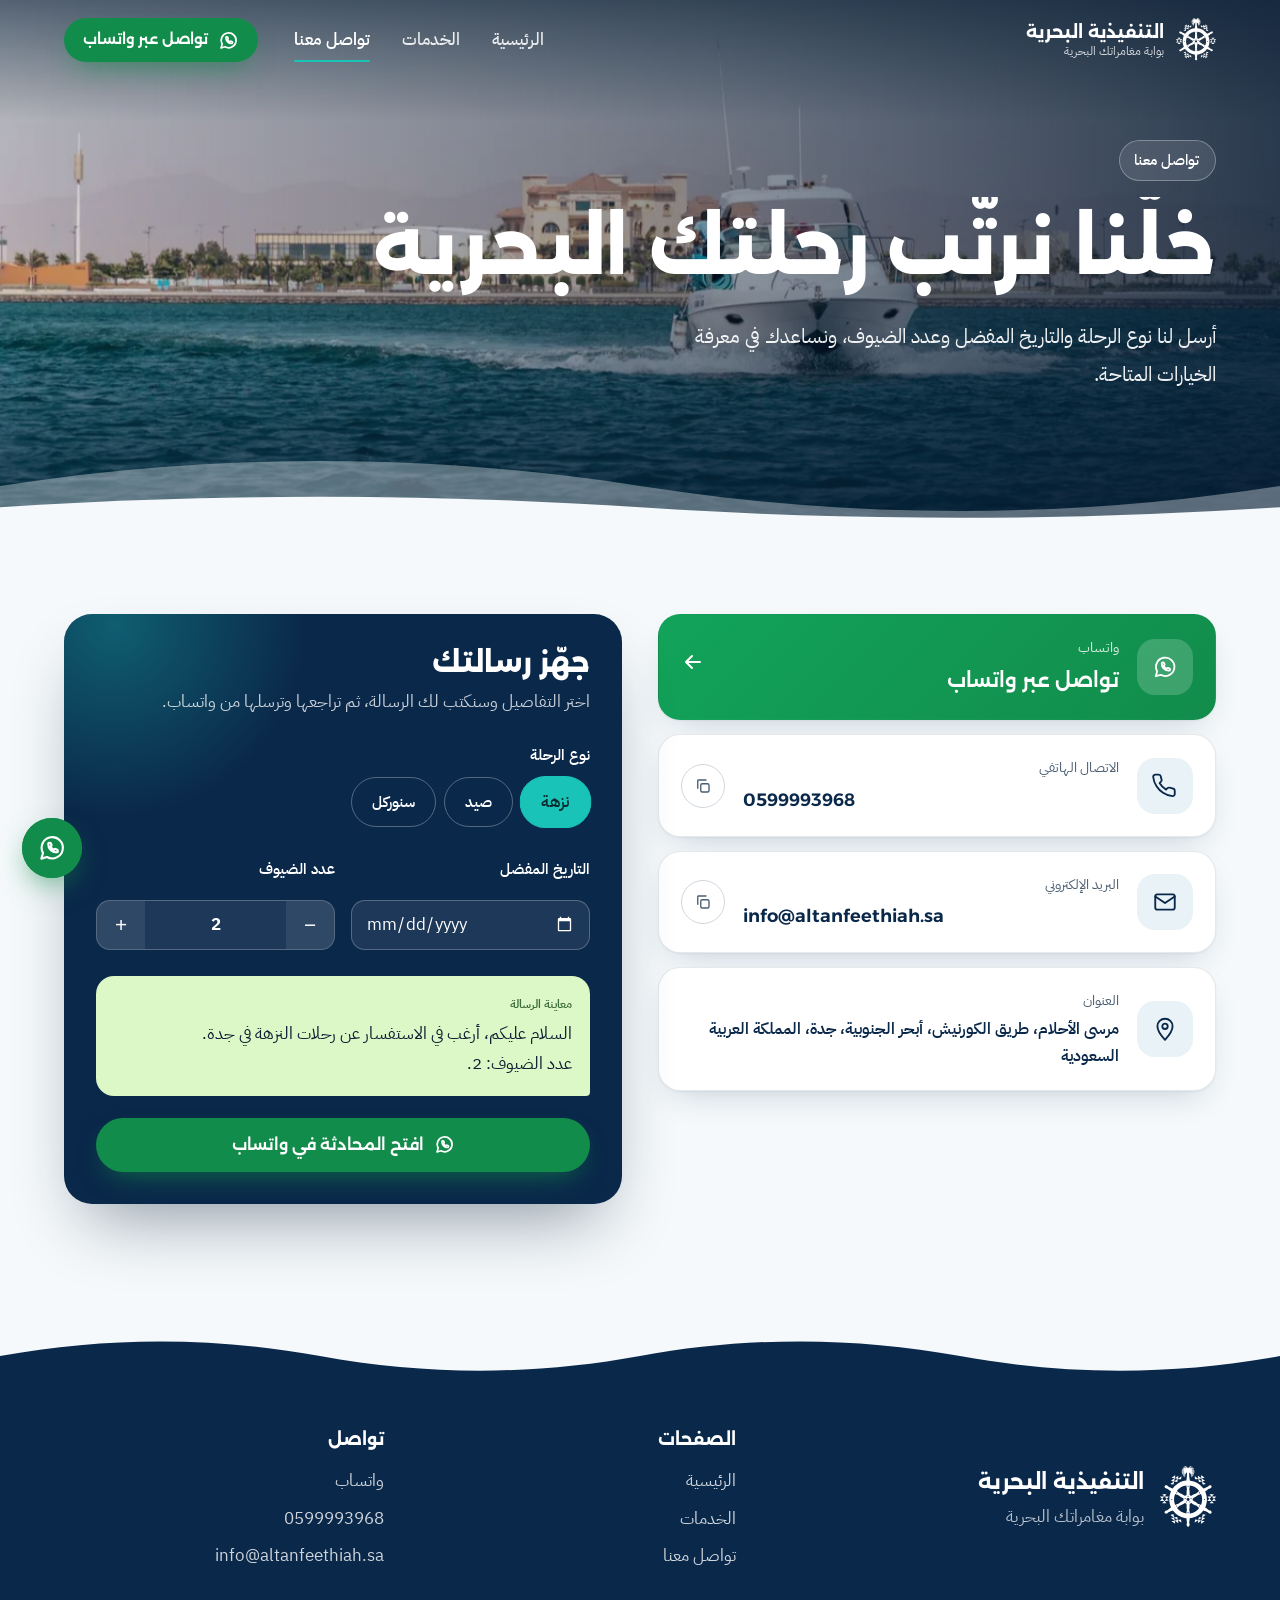
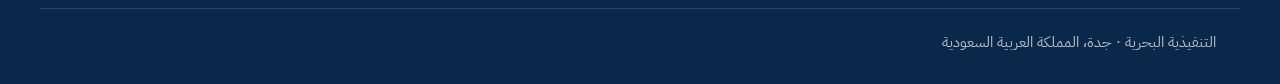
==== contact.html @ 45ab7c34 "Marine trips business site: home, services and contact pages" ====
<!doctype html>
<html lang="ar" dir="rtl" class="no-js">
<head>
  <meta charset="utf-8">
  <meta name="viewport" content="width=device-width, initial-scale=1">
  <title>تواصل معنا | التنفيذية البحرية</title>
  <meta name="description" content="تواصل مع التنفيذية البحرية في جدة عبر واتساب أو الهاتف أو البريد الإلكتروني للاستفسار عن الرحلات.">
  <meta name="theme-color" content="#0a284a">
  <meta property="og:type" content="website">
  <meta property="og:locale" content="ar_SA">
  <meta property="og:site_name" content="التنفيذية البحرية">
  <meta property="og:title" content="تواصل معنا | التنفيذية البحرية">
  <meta property="og:description" content="تواصل مع التنفيذية البحرية في جدة عبر واتساب أو الهاتف أو البريد الإلكتروني للاستفسار عن الرحلات.">
  <meta name="twitter:card" content="summary_large_image">
  <script>document.documentElement.classList.replace('no-js', 'js');</script>
  <link rel="icon" href="./assets/images/logo.svg" type="image/svg+xml">
  <link rel="preconnect" href="https://fonts.googleapis.com">
  <link rel="preconnect" href="https://fonts.gstatic.com" crossorigin>
  <link rel="stylesheet" href="https://fonts.googleapis.com/css2?family=Alexandria:wght@500;600;700;800&family=IBM+Plex+Sans+Arabic:wght@400;500;600&display=swap">
  <link rel="stylesheet" href="./style.css">
  <script type="application/ld+json">
  {
    "@context": "https://schema.org",
    "@type": "TravelAgency",
    "name": "التنفيذية البحرية",
    "slogan": "بوابة مغامراتك البحرية",
    "telephone": "+966599993968",
    "email": "info@altanfeethiah.sa",
    "address": {
      "@type": "PostalAddress",
      "streetAddress": "مرسى الأحلام، طريق الكورنيش، أبحر الجنوبية",
      "addressLocality": "جدة",
      "addressCountry": "SA"
    }
  }
  </script>
  <script src="./script.js" defer></script>
</head>
<body class="page-contact">
  <a class="skip-link" href="#main">تخطَّ إلى المحتوى</a>
  <header class="site-header">
    <div class="container header-inner">
      <a class="brand" href="./index.html" aria-label="التنفيذية البحرية، الصفحة الرئيسية">
        <img class="brand-logo" src="./assets/images/logo.svg" alt="" width="40" height="45">
        <span class="brand-text">
          <span class="brand-name">التنفيذية البحرية</span>
          <span class="brand-tag">بوابة مغامراتك البحرية</span>
        </span>
      </a>
      <nav class="nav" id="site-nav" aria-label="التنقل الرئيسي">
        <ul class="nav-list">
          <li><a href="./index.html">الرئيسية</a></li>
          <li><a href="./services.html">الخدمات</a></li>
          <li><a href="./contact.html" aria-current="page">تواصل معنا</a></li>
        </ul>
        <a class="btn btn-wa nav-wa" href="https://wa.me/966599993968" target="_blank" rel="noopener"><svg viewBox="0 0 24 24" aria-hidden="true"><path d="M3.5 20.5 4.8 16A8.5 8.5 0 1 1 8 19.2Z"/><path d="M9 8.6c0-.4.3-.8.7-.8h.7c.3 0 .5.2.6.4l.6 1.4c.1.3 0 .6-.2.8l-.5.5a5.6 5.6 0 0 0 2.6 2.6l.5-.5c.2-.2.5-.3.8-.2l1.4.6c.2.1.4.3.4.6v.7c0 .4-.4.7-.8.7A6.5 6.5 0 0 1 9 8.6Z"/></svg><span>تواصل عبر واتساب</span></a>
      </nav>
      <button class="menu-toggle" type="button" aria-expanded="false" aria-controls="site-nav" aria-label="فتح القائمة">
        <span class="burger" aria-hidden="true"><span></span><span></span><span></span></span>
      </button>
    </div>
  </header>

  <main id="main">
    <section class="page-hero compact" aria-labelledby="page-title">
      <div class="page-hero-media" aria-hidden="true">
        <img src="./assets/images/cruise.webp" width="1200" height="900" fetchpriority="high" alt="">
      </div>
      <div class="hero-shade" aria-hidden="true"></div>
      <div class="container page-hero-content">
        <p class="eyebrow intro" style="--i:0">تواصل معنا</p>
        <h1 id="page-title" class="page-title"><span class="line"><span class="intro-up" style="--i:1">خلّنا نرتّب رحلتك البحرية</span></span></h1>
        <p class="hero-lead intro" style="--i:2">أرسل لنا نوع الرحلة والتاريخ المفضل وعدد الضيوف، ونساعدك في معرفة الخيارات المتاحة.</p>
      </div>
      <div class="waves small" aria-hidden="true">
        <svg class="wave w1" viewBox="0 0 2880 120" preserveAspectRatio="none"><path d="M0 60c240-50 480-50 720 0s480 50 720 0 480-50 720 0 480 50 720 0v60H0Z"/></svg>
        <svg class="wave w3" viewBox="0 0 2880 120" preserveAspectRatio="none"><path d="M0 80c240-30 480-30 720 0s480 30 720 0 480-30 720 0 480 30 720 0v40H0Z"/></svg>
      </div>
    </section>

    <section class="section contact-section" aria-labelledby="channels-title">
      <div class="container contact-grid">
        <div class="channels">
          <h2 id="channels-title" class="sr-only">قنوات التواصل</h2>

          <a class="channel channel-wa" href="https://wa.me/966599993968" target="_blank" rel="noopener" data-reveal style="--d:0">
            <span class="ch-icon"><svg viewBox="0 0 24 24" aria-hidden="true"><path d="M3.5 20.5 4.8 16A8.5 8.5 0 1 1 8 19.2Z"/><path d="M9 8.6c0-.4.3-.8.7-.8h.7c.3 0 .5.2.6.4l.6 1.4c.1.3 0 .6-.2.8l-.5.5a5.6 5.6 0 0 0 2.6 2.6l.5-.5c.2-.2.5-.3.8-.2l1.4.6c.2.1.4.3.4.6v.7c0 .4-.4.7-.8.7A6.5 6.5 0 0 1 9 8.6Z"/></svg></span>
            <span class="ch-body">
              <span class="ch-label">واتساب</span>
              <span class="ch-value">تواصل عبر واتساب</span>
            </span>
            <span class="ch-go" aria-hidden="true"><svg viewBox="0 0 24 24" aria-hidden="true"><path d="M19 12H5M11 6l-6 6 6 6"/></svg></span>
          </a>

          <div class="channel" data-reveal style="--d:1">
            <span class="ch-icon"><svg viewBox="0 0 24 24" aria-hidden="true"><path d="M21 16.4v3a2 2 0 0 1-2.2 2 19.8 19.8 0 0 1-8.6-3.1 19.5 19.5 0 0 1-6-6A19.8 19.8 0 0 1 1.1 3.7 2 2 0 0 1 3.1 1.5h3a2 2 0 0 1 2 1.7c.1.9.4 1.8.7 2.7a2 2 0 0 1-.5 2.1L7 9.3a16 16 0 0 0 6 6l1.3-1.3a2 2 0 0 1 2.1-.4c.9.3 1.8.6 2.7.7a2 2 0 0 1 1.9 2.1Z"/></svg></span>
            <span class="ch-body">
              <span class="ch-label">الاتصال الهاتفي</span>
              <a class="ch-value" href="tel:+966599993968" dir="ltr">0599993968</a>
            </span>
            <button class="ch-copy" type="button" data-copy="0599993968" aria-label="نسخ رقم الهاتف"><svg viewBox="0 0 24 24" aria-hidden="true"><rect x="9" y="9" width="11" height="11" rx="2"/><path d="M5 15V5a1 1 0 0 1 1-1h10"/></svg></button>
          </div>

          <div class="channel" data-reveal style="--d:2">
            <span class="ch-icon"><svg viewBox="0 0 24 24" aria-hidden="true"><rect x="3" y="5" width="18" height="14" rx="2"/><path d="m3 7 9 6 9-6"/></svg></span>
            <span class="ch-body">
              <span class="ch-label">البريد الإلكتروني</span>
              <a class="ch-value" href="mailto:info@altanfeethiah.sa" dir="ltr">info@altanfeethiah.sa</a>
            </span>
            <button class="ch-copy" type="button" data-copy="info@altanfeethiah.sa" aria-label="نسخ البريد الإلكتروني"><svg viewBox="0 0 24 24" aria-hidden="true"><rect x="9" y="9" width="11" height="11" rx="2"/><path d="M5 15V5a1 1 0 0 1 1-1h10"/></svg></button>
          </div>

          <div class="channel" data-reveal style="--d:3">
            <span class="ch-icon"><svg viewBox="0 0 24 24" aria-hidden="true"><path d="M12 22s7-7.4 7-12.5A7 7 0 0 0 5 9.5C5 14.6 12 22 12 22Z"/><circle cx="12" cy="9.5" r="2.5"/></svg></span>
            <span class="ch-body">
              <span class="ch-label">العنوان</span>
              <span class="ch-value ch-address">مرسى الأحلام، طريق الكورنيش، أبحر الجنوبية، جدة، المملكة العربية السعودية</span>
            </span>
          </div>
          <p class="toast" role="status" aria-live="polite"></p>
        </div>

        <!-- Message builder: enhances the plain WhatsApp link when JS runs -->
        <form class="builder" data-builder hidden data-reveal style="--d:1" aria-labelledby="builder-title">
          <h2 id="builder-title">جهّز رسالتك</h2>
          <p class="builder-lead">اختر التفاصيل وسنكتب لك الرسالة، ثم تراجعها وترسلها من واتساب.</p>

          <fieldset class="field">
            <legend>نوع الرحلة</legend>
            <div class="choices">
              <label class="choice"><input type="radio" name="trip" value="النزهة" checked><span>نزهة</span></label>
              <label class="choice"><input type="radio" name="trip" value="الصيد"><span>صيد</span></label>
              <label class="choice"><input type="radio" name="trip" value="السنوركل"><span>سنوركل</span></label>
            </div>
          </fieldset>

          <div class="field-row">
            <div class="field">
              <label for="b-date">التاريخ المفضل</label>
              <input id="b-date" name="date" type="date">
            </div>
            <div class="field">
              <label for="b-guests">عدد الضيوف</label>
              <div class="stepper">
                <button type="button" data-step="-1" aria-label="إنقاص عدد الضيوف">−</button>
                <input id="b-guests" name="guests" type="number" min="1" max="99" value="2" inputmode="numeric">
                <button type="button" data-step="1" aria-label="زيادة عدد الضيوف">+</button>
              </div>
            </div>
          </div>

          <div class="preview">
            <span class="preview-label">معاينة الرسالة</span>
            <p class="preview-text" data-preview aria-live="polite"></p>
          </div>

          <a class="btn btn-wa btn-block" data-send href="https://wa.me/966599993968" target="_blank" rel="noopener"><svg viewBox="0 0 24 24" aria-hidden="true"><path d="M3.5 20.5 4.8 16A8.5 8.5 0 1 1 8 19.2Z"/><path d="M9 8.6c0-.4.3-.8.7-.8h.7c.3 0 .5.2.6.4l.6 1.4c.1.3 0 .6-.2.8l-.5.5a5.6 5.6 0 0 0 2.6 2.6l.5-.5c.2-.2.5-.3.8-.2l1.4.6c.2.1.4.3.4.6v.7c0 .4-.4.7-.8.7A6.5 6.5 0 0 1 9 8.6Z"/></svg><span>افتح المحادثة في واتساب</span></a>
        </form>
      </div>
    </section>
  </main>

  <footer class="site-footer">
    <div class="footer-waves" aria-hidden="true">
      <svg viewBox="0 0 1440 80" preserveAspectRatio="none"><path d="M0 40c120-26 240-26 360 0s240 26 360 0 240-26 360 0 240 26 360 0v40H0Z"/></svg>
    </div>
    <div class="container footer-grid">
      <div class="footer-brand">
        <img class="footer-logo" src="./assets/images/logo.svg" alt="" width="56" height="63" loading="lazy">
        <div>
          <p class="footer-name">التنفيذية البحرية</p>
          <p class="footer-tag">بوابة مغامراتك البحرية</p>
        </div>
      </div>
      <nav aria-label="روابط التذييل">
        <p class="footer-title">الصفحات</p>
        <ul class="footer-links">
            <li><a href="./index.html">الرئيسية</a></li>
            <li><a href="./services.html">الخدمات</a></li>
            <li><a href="./contact.html">تواصل معنا</a></li>
        </ul>
      </nav>
      <div>
        <p class="footer-title">تواصل</p>
        <ul class="footer-links">
          <li><a href="https://wa.me/966599993968" target="_blank" rel="noopener">واتساب</a></li>
          <li><a href="tel:+966599993968" dir="ltr">0599993968</a></li>
          <li><a href="mailto:info@altanfeethiah.sa" dir="ltr">info@altanfeethiah.sa</a></li>
        </ul>
      </div>
    </div>
    <div class="container footer-bottom">
      <p>التنفيذية البحرية · جدة، المملكة العربية السعودية</p>
    </div>
  </footer>

  <a class="wa-float" href="https://wa.me/966599993968" target="_blank" rel="noopener" aria-label="تواصل عبر واتساب"><svg viewBox="0 0 24 24" aria-hidden="true"><path d="M3.5 20.5 4.8 16A8.5 8.5 0 1 1 8 19.2Z"/><path d="M9 8.6c0-.4.3-.8.7-.8h.7c.3 0 .5.2.6.4l.6 1.4c.1.3 0 .6-.2.8l-.5.5a5.6 5.6 0 0 0 2.6 2.6l.5-.5c.2-.2.5-.3.8-.2l1.4.6c.2.1.4.3.4.6v.7c0 .4-.4.7-.8.7A6.5 6.5 0 0 1 9 8.6Z"/></svg></a>
</body>
</html>
---- style.css ----
/* =========================================================
   التنفيذية البحرية — shared styles for all pages
   ========================================================= */
:root {
  --navy: #0a284a;
  --navy-2: #0e3a66;
  --deep: #061a31;
  --teal: #19c3b8;
  --teal-2: #0fa39a;
  --teal-ink: #062a2a;
  --teal-text: #077c78;
  --wa: #128c4b;
  --wa-2: #0e7a40;
  --bg: #f5f9fb;
  --bg-2: #e9f2f6;
  --surface: #ffffff;
  --text: #0b1f33;
  --muted: #4b5f73;
  --border: rgba(10, 40, 74, .10);
  --border-strong: rgba(10, 40, 74, .18);
  --shadow: 0 1px 2px rgba(10, 40, 74, .05), 0 14px 34px -14px rgba(10, 40, 74, .22);
  --shadow-lg: 0 34px 70px -24px rgba(6, 26, 49, .45);
  --focus: #e08600;

  --radius: 24px;
  --max: 1200px;
  --header-h: 80px;
  --ease: cubic-bezier(.22, 1, .36, 1);
  --font: "IBM Plex Sans Arabic", "Segoe UI", Tahoma, "Geeza Pro", system-ui, sans-serif;
  --display: "Alexandria", "IBM Plex Sans Arabic", "Segoe UI", Tahoma, sans-serif;
  color-scheme: light;
}

@view-transition { navigation: auto; }

*, *::before, *::after { box-sizing: border-box; }

html {
  scroll-behavior: smooth;
  scroll-padding-top: calc(var(--header-h) + 72px);
  -webkit-text-size-adjust: 100%;
  overflow-x: clip;
}

body {
  margin: 0;
  background: var(--bg);
  color: var(--text);
  font-family: var(--font);
  font-size: 1.0625rem;
  line-height: 1.85;
  overflow-x: clip;
}

h1, h2, h3 { margin: 0; font-family: var(--display); line-height: 1.25; }
p { margin: 0; }
a { color: var(--teal-text); }
img { display: block; max-width: 100%; }
svg { flex-shrink: 0; }
::selection { background: var(--teal); color: var(--teal-ink); }

:focus-visible { outline: 3px solid var(--focus); outline-offset: 3px; border-radius: 8px; }

.container { width: 100%; max-width: var(--max); margin-inline: auto; padding-inline: 24px; }

.sr-only {
  position: absolute; width: 1px; height: 1px; padding: 0; margin: -1px;
  overflow: hidden; clip: rect(0 0 0 0); white-space: nowrap; border: 0;
}

.skip-link {
  position: fixed;
  top: -80px;
  inset-inline-start: 16px;
  z-index: 300;
  padding: 10px 18px;
  border-radius: 999px;
  background: var(--teal);
  color: var(--teal-ink);
  font-weight: 600;
  text-decoration: none;
  transition: top .3s var(--ease);
}
.skip-link:focus { top: 16px; }

/* =========================================================
   Buttons
   ========================================================= */
.btn {
  position: relative;
  display: inline-flex;
  align-items: center;
  justify-content: center;
  gap: 10px;
  min-height: 54px;
  padding: 0 26px;
  border-radius: 999px;
  border: 1px solid transparent;
  font-family: var(--display);
  font-weight: 600;
  font-size: 1rem;
  text-decoration: none;
  overflow: hidden;
  isolation: isolate;
  transition: transform .4s var(--ease), box-shadow .4s var(--ease), background-color .3s, color .3s, border-color .3s;
}
.btn svg { width: 21px; height: 21px; fill: none; stroke: currentColor; stroke-width: 1.9; stroke-linecap: round; stroke-linejoin: round; transition: transform .4s var(--ease); }
.btn::after {
  content: "";
  position: absolute;
  top: 0; bottom: 0;
  width: 40%;
  left: -60%;
  z-index: -1;
  background: linear-gradient(100deg, transparent, rgba(255, 255, 255, .4), transparent);
  transform: skewX(-20deg);
  transition: left .8s var(--ease);
}
.btn:hover { transform: translateY(-2px); }
.btn:hover::after { left: 130%; }
.btn:hover svg:last-child { transform: translateX(-4px); }
.btn:active { transform: translateY(0) scale(.98); }

.btn-primary { background: var(--teal); color: var(--teal-ink); box-shadow: 0 12px 30px -12px rgba(25, 195, 184, .9); }
.btn-primary:hover { box-shadow: 0 18px 40px -12px rgba(25, 195, 184, .9); }

.btn-wa { background: var(--wa); color: #fff; box-shadow: 0 12px 28px -12px rgba(18, 140, 75, .8); }
.btn-wa:hover { background: var(--wa-2); }

.btn-glass {
  background: rgba(255, 255, 255, .12);
  border-color: rgba(255, 255, 255, .4);
  color: #fff;
  backdrop-filter: blur(10px);
  -webkit-backdrop-filter: blur(10px);
}
.btn-glass:hover { background: rgba(255, 255, 255, .22); }

.btn-block { width: 100%; }

/* =========================================================
   Header
   ========================================================= */
.site-header {
  position: fixed;
  inset: 0 0 auto 0;
  z-index: 100;
  color: #fff;
  transition: background-color .4s var(--ease), color .4s var(--ease), box-shadow .4s var(--ease);
}
.site-header::before {
  content: "";
  position: absolute;
  inset: 0 0 -40px 0;
  z-index: -1;
  background: linear-gradient(to bottom, rgba(6, 26, 49, .55), transparent);
  pointer-events: none;
  transition: opacity .4s;
}
.site-header.is-scrolled {
  background: rgba(255, 255, 255, .86);
  backdrop-filter: saturate(160%) blur(16px);
  -webkit-backdrop-filter: saturate(160%) blur(16px);
  color: var(--text);
  box-shadow: 0 1px 0 var(--border);
}
.site-header.is-scrolled::before { opacity: 0; }

.header-inner {
  display: flex;
  align-items: center;
  justify-content: space-between;
  gap: 20px;
  height: var(--header-h);
}

.brand {
  display: inline-flex;
  align-items: center;
  gap: 12px;
  color: inherit;
  text-decoration: none;
}
.brand-logo {
  width: 40px; height: auto;
  filter: brightness(0) invert(1);
  transition: filter .4s, transform .6s var(--ease);
}
.brand:hover .brand-logo { transform: rotate(-30deg); }
.is-scrolled .brand-logo { filter: none; }
.brand-text { display: grid; line-height: 1.25; }
.brand-name { font-family: var(--display); font-weight: 700; font-size: 1.08rem; }
.brand-tag { font-size: .78rem; opacity: .8; }

.nav { display: flex; align-items: center; gap: 22px; }
.nav-list { display: flex; gap: 4px; margin: 0; padding: 0; list-style: none; }
.nav-list a {
  position: relative;
  display: block;
  padding: 8px 14px;
  color: inherit;
  text-decoration: none;
  font-weight: 500;
  opacity: .88;
  transition: opacity .3s;
}
.nav-list a::after {
  content: "";
  position: absolute;
  inset-inline: 14px;
  bottom: 2px;
  height: 2px;
  border-radius: 2px;
  background: var(--teal);
  transform: scaleX(0);
  transform-origin: right;
  transition: transform .45s var(--ease);
}
.nav-list a:hover { opacity: 1; }
.nav-list a:hover::after,
.nav-list a[aria-current="page"]::after { transform: scaleX(1); }
.nav-list a[aria-current="page"] { opacity: 1; font-weight: 600; }

.nav-wa { min-height: 44px; padding: 0 18px; font-size: .92rem; }

.menu-toggle {
  display: none;
  place-items: center;
  width: 46px; height: 46px;
  padding: 0;
  border: 1px solid currentColor;
  border-radius: 50%;
  background: transparent;
  color: inherit;
  cursor: pointer;
}
.burger { position: relative; display: block; width: 20px; height: 14px; }
.burger span {
  position: absolute;
  inset-inline: 0;
  height: 2px;
  border-radius: 2px;
  background: currentColor;
  transition: transform .4s var(--ease), opacity .3s, top .4s var(--ease);
}
.burger span:nth-child(1) { top: 0; }
.burger span:nth-child(2) { top: 6px; }
.burger span:nth-child(3) { top: 12px; }
.menu-open .burger span:nth-child(1) { top: 6px; transform: rotate(45deg); }
.menu-open .burger span:nth-child(2) { opacity: 0; }
.menu-open .burger span:nth-child(3) { top: 6px; transform: rotate(-45deg); }

/* =========================================================
   Hero (home)
   ========================================================= */
.hero {
  position: relative;
  min-height: 100vh;
  min-height: 100svh;
  display: flex;
  align-items: center;
  padding: calc(var(--header-h) + 40px) 0 160px;
  color: #fff;
  overflow: hidden;
  isolation: isolate;
  background: var(--deep);
}
.hero-media, .page-hero-media { position: absolute; inset: 0; z-index: -2; }
.hero-media img, .page-hero-media img {
  width: 100%; height: 100%;
  object-fit: cover;
  animation: kenburns 18s ease-out both;
}
@keyframes kenburns {
  from { transform: scale(1.14) translateY(-1%); }
  to   { transform: scale(1) translateY(0); }
}

.hero-shade {
  position: absolute;
  inset: 0;
  z-index: -1;
  background:
    linear-gradient(to left, rgba(6, 26, 49, .82) 0%, rgba(6, 26, 49, .45) 45%, rgba(6, 26, 49, .1) 100%),
    linear-gradient(to top, rgba(6, 26, 49, .7), transparent 45%);
}

.hero-content { position: relative; }

.eyebrow {
  display: inline-flex;
  align-items: center;
  gap: 10px;
  padding: 6px 16px 6px 14px;
  margin-bottom: 22px;
  border: 1px solid rgba(255, 255, 255, .3);
  border-radius: 999px;
  background: rgba(255, 255, 255, .1);
  backdrop-filter: blur(8px);
  -webkit-backdrop-filter: blur(8px);
  font-size: .92rem;
  font-weight: 500;
}
.eyebrow img { width: 20px; filter: brightness(0) invert(1); }

.hero-title {
  font-size: clamp(2.8rem, 8vw, 6rem);
  font-weight: 800;
  line-height: 1.12;
  text-shadow: 0 4px 30px rgba(0, 0, 0, .25);
}
.hero-title .line, .page-title .line { display: block; overflow: hidden; padding-block: .06em; }
.hero-title .line > span, .page-title .line > span { display: inline-block; }
.accent {
  background: linear-gradient(100deg, #6ff0e4, #19c3b8 50%, #b8fff7);
  background-size: 200% 100%;
  -webkit-background-clip: text;
  background-clip: text;
  color: transparent;
  animation: shimmer 6s ease-in-out infinite alternate;
}
@keyframes shimmer { to { background-position: 100% 0; } }

.hero-lead {
  max-width: 560px;
  margin-top: 20px;
  font-size: clamp(1.08rem, 1.9vw, 1.28rem);
  color: rgba(255, 255, 255, .92);
}

.hero-actions { display: flex; flex-wrap: wrap; gap: 14px; margin-top: 34px; }

/* Waves */
.waves {
  position: absolute;
  inset: auto 0 -2px 0;
  height: 120px;
  pointer-events: none;
  direction: ltr;
}
.waves.small { height: 80px; }
.wave {
  position: absolute;
  bottom: 0;
  left: 0;
  width: 200%;
  height: 100%;
  animation: wave 16s linear infinite;
}
.wave path { fill: var(--bg); }
.w1 { opacity: .35; animation-duration: 22s; }
.w2 { opacity: .55; animation-duration: 15s; animation-direction: reverse; height: 85%; }
.w3 { animation-duration: 11s; height: 70%; }
@keyframes wave { to { transform: translateX(-50%); } }

/* Intro animations (CSS only) */
.intro, .intro-up { animation: 1s var(--ease) both; animation-delay: calc(.2s + var(--i, 0) * .12s); }
.intro { animation-name: fade-up; }
.intro-up { animation-name: rise; animation-duration: 1.1s; }
@keyframes fade-up { from { opacity: 0; transform: translateY(24px); } to { opacity: 1; transform: none; } }
@keyframes rise { from { transform: translateY(110%); } to { transform: none; } }

/* =========================================================
   Sections
   ========================================================= */
.section { padding: clamp(72px, 10vw, 120px) 0; }
.section-tint { background: linear-gradient(to bottom, var(--bg), var(--bg-2)); }

.section-head { margin-bottom: 44px; }
.section-head.center { text-align: center; }
.section-head h2 { font-size: clamp(2rem, 4.6vw, 3.2rem); font-weight: 800; color: var(--navy); }
.kicker {
  display: inline-flex;
  align-items: center;
  gap: 10px;
  margin-bottom: 10px;
  color: var(--teal-text);
  font-weight: 600;
}
.kicker::before { content: ""; width: 28px; height: 2px; border-radius: 2px; background: var(--teal); }

/* Reveal on scroll */
.js [data-reveal] {
  opacity: 0;
  translate: 0 40px;
  transition: opacity 1s var(--ease), translate 1s var(--ease);
  transition-delay: calc(var(--d, 0) * 120ms);
}
.js [data-reveal].is-in { opacity: 1; translate: none; }

/* Trip cards (home) */
.trip-cards {
  display: grid;
  grid-template-columns: repeat(3, 1fr);
  gap: 22px;
  margin: 0;
  padding: 0;
  list-style: none;
}
.trip-card a {
  position: relative;
  display: block;
  aspect-ratio: 3 / 4;
  border-radius: var(--radius);
  overflow: hidden;
  color: #fff;
  text-decoration: none;
  box-shadow: var(--shadow);
  isolation: isolate;
  transition: transform .6s var(--ease), box-shadow .6s var(--ease);
}
.trip-media { position: absolute; inset: 0; z-index: -2; }
.trip-media img {
  width: 100%; height: 100%;
  object-fit: cover;
  transition: transform 1.2s var(--ease);
}
.trip-card a::before {
  content: "";
  position: absolute;
  inset: 0;
  z-index: -1;
  background: linear-gradient(to top, rgba(6, 26, 49, .92) 8%, rgba(6, 26, 49, .35) 55%, rgba(6, 26, 49, 0) 80%);
  transition: opacity .5s;
}
.trip-body {
  position: absolute;
  inset: auto 0 0 0;
  display: grid;
  gap: 8px;
  padding: 28px;
}
.trip-num {
  position: absolute;
  top: -40px;
  inset-inline-start: 28px;
  font-family: var(--display);
  font-size: .85rem;
  font-weight: 700;
  letter-spacing: .08em;
  color: var(--teal);
}
.trip-title { font-family: var(--display); font-size: 1.6rem; font-weight: 700; }
.trip-text { color: rgba(255, 255, 255, .85); font-size: .98rem; line-height: 1.75; }
.trip-more {
  display: inline-flex;
  align-items: center;
  gap: 8px;
  margin-top: 6px;
  color: var(--teal);
  font-weight: 600;
}
.trip-more svg { width: 20px; height: 20px; fill: none; stroke: currentColor; stroke-width: 2; stroke-linecap: round; stroke-linejoin: round; transition: transform .4s var(--ease); }

.trip-card a:hover { transform: translateY(-8px); box-shadow: var(--shadow-lg); }
.trip-card a:hover .trip-media img { transform: scale(1.08); }
.trip-card a:hover .trip-more svg { transform: translateX(-6px); }

/* Steps */
.steps {
  position: relative;
  display: grid;
  grid-template-columns: repeat(3, 1fr);
  gap: 28px;
  margin: 0;
  padding: 0;
  list-style: none;
}
.steps::before {
  content: "";
  position: absolute;
  top: 36px;
  inset-inline: 16%;
  height: 2px;
  background: repeating-linear-gradient(to left, var(--teal) 0 10px, transparent 10px 20px);
  opacity: .5;
}
.step {
  position: relative;
  text-align: center;
  padding: 0 12px;
}
.step-num {
  display: grid;
  place-items: center;
  width: 72px; height: 72px;
  margin: 0 auto 22px;
  border-radius: 50%;
  background: var(--surface);
  border: 2px solid var(--teal);
  color: var(--navy);
  font-family: var(--display);
  font-size: 1.6rem;
  font-weight: 800;
  box-shadow: 0 0 0 8px var(--bg-2), var(--shadow);
  transition: transform .5s var(--ease), background-color .4s, color .4s;
}
.step:hover .step-num { transform: translateY(-6px) rotate(-8deg); background: var(--navy); color: #fff; }
.step h3 { font-size: 1.3rem; color: var(--navy); margin-bottom: 8px; }
.step p { color: var(--muted); }

/* CTA band */
.cta-band {
  position: relative;
  padding: clamp(96px, 14vw, 170px) 0;
  color: #fff;
  overflow: hidden;
  isolation: isolate;
  text-align: center;
}
.cta-media { position: absolute; inset: -12% 0; z-index: -2; }
.cta-media img { width: 100%; height: 100%; object-fit: cover; translate: 0 calc(var(--py, 0) * 1px); }
.cta-band::before {
  content: "";
  position: absolute;
  inset: 0;
  z-index: -1;
  background: linear-gradient(180deg, rgba(6, 26, 49, .78), rgba(10, 40, 74, .7));
}
.cta-inner h2 { font-size: clamp(2rem, 5vw, 3.4rem); font-weight: 800; }
.cta-inner p { max-width: 560px; margin: 16px auto 0; color: rgba(255, 255, 255, .9); font-size: 1.15rem; }
.cta-inner .hero-actions { justify-content: center; }

/* =========================================================
   Inner page hero
   ========================================================= */
.page-hero {
  position: relative;
  min-height: 62vh;
  display: flex;
  align-items: flex-end;
  padding: calc(var(--header-h) + 60px) 0 130px;
  color: #fff;
  overflow: hidden;
  isolation: isolate;
  background: var(--deep);
}
.page-hero.compact { min-height: 54vh; }
.page-title { font-size: clamp(2.4rem, 6.4vw, 4.6rem); font-weight: 800; }
.page-hero .eyebrow { margin-bottom: 16px; }

/* Sub navigation (services) */
.subnav {
  position: sticky;
  top: var(--header-h);
  z-index: 50;
  margin-top: -30px;
}
.subnav-list {
  display: flex;
  justify-content: center;
  gap: 6px;
  width: fit-content;
  max-width: 100%;
  margin: 0 auto;
  padding: 6px;
  list-style: none;
  border-radius: 999px;
  background: rgba(255, 255, 255, .9);
  backdrop-filter: blur(14px);
  -webkit-backdrop-filter: blur(14px);
  box-shadow: var(--shadow);
  border: 1px solid var(--border);
  overflow-x: auto;
  scrollbar-width: none;
}
.subnav-list a {
  display: block;
  padding: 10px 20px;
  border-radius: 999px;
  color: var(--muted);
  font-weight: 600;
  text-decoration: none;
  white-space: nowrap;
  transition: background-color .35s var(--ease), color .35s;
}
.subnav-list a:hover { color: var(--navy); background: var(--bg-2); }
.subnav-list a.is-active { background: var(--navy); color: #fff; }

/* Services */
.services { padding-block: clamp(64px, 9vw, 110px); display: grid; gap: clamp(80px, 11vw, 140px); }

.service {
  display: grid;
  grid-template-columns: 1.1fr 1fr;
  align-items: center;
  gap: clamp(32px, 6vw, 80px);
}
.service:nth-of-type(even) .service-media { order: 2; }

.service-media {
  position: relative;
  margin: 0;
}
.service-media::before {
  content: "";
  position: absolute;
  inset: 22px -22px -22px 22px;
  border: 2px solid var(--teal);
  border-radius: 32px;
  z-index: -1;
  transition: inset .7s var(--ease);
}
.service:nth-of-type(even) .service-media::before { inset: 22px 22px -22px -22px; }
.service-media img {
  width: 100%;
  height: auto;
  aspect-ratio: 4 / 3;
  object-fit: cover;
  border-radius: 32px;
  box-shadow: var(--shadow-lg);
  transition: transform 1s var(--ease);
}
.service-media:hover img { transform: scale(1.02) rotate(-.6deg); }
.service-media:hover::before { inset: 10px -10px -10px 10px; }
.service:nth-of-type(even) .service-media:hover::before { inset: 10px 10px -10px -10px; }

.service-num {
  font-family: var(--display);
  font-size: clamp(3.6rem, 8vw, 5.6rem);
  font-weight: 800;
  line-height: 1;
  color: transparent;
  -webkit-text-stroke: 1.5px var(--teal);
  margin-bottom: 8px;
}
.service h2 { font-size: clamp(1.9rem, 4vw, 2.8rem); font-weight: 800; color: var(--navy); margin-bottom: 16px; }
.service-body > p:not(.service-num) { color: var(--muted); font-size: 1.12rem; margin-bottom: 28px; max-width: 46ch; }

.note {
  display: flex;
  align-items: flex-start;
  gap: 14px;
  padding: 22px 26px;
  border-radius: 20px;
  background: var(--surface);
  border: 1px solid var(--border);
  box-shadow: var(--shadow);
}
.note-icon {
  display: grid;
  place-items: center;
  width: 30px; height: 30px;
  border-radius: 50%;
  background: var(--navy);
  color: #fff;
  font-family: Georgia, serif;
  font-weight: 700;
  font-style: italic;
}
.note p { color: var(--muted); }
.note a { font-weight: 600; }

/* =========================================================
   Contact
   ========================================================= */
.contact-section { padding-top: clamp(56px, 8vw, 90px); }
.contact-grid {
  display: grid;
  grid-template-columns: 1fr 1fr;
  gap: 36px;
  align-items: start;
}

.channels { display: grid; gap: 14px; }
.channel {
  display: flex;
  align-items: center;
  gap: 18px;
  padding: 20px 22px;
  border-radius: 22px;
  background: var(--surface);
  border: 1px solid var(--border);
  box-shadow: var(--shadow);
  color: var(--text);
  text-decoration: none;
  transition: transform .45s var(--ease), box-shadow .45s var(--ease), border-color .3s;
}
.channel:hover { transform: translateY(-4px); box-shadow: var(--shadow-lg); border-color: var(--teal); }
.ch-icon {
  display: grid;
  place-items: center;
  width: 56px; height: 56px;
  border-radius: 18px;
  background: var(--bg-2);
  color: var(--navy);
  transition: transform .5s var(--ease);
}
.channel:hover .ch-icon { transform: rotate(-10deg) scale(1.06); }
.ch-icon svg { width: 26px; height: 26px; fill: none; stroke: currentColor; stroke-width: 1.7; stroke-linecap: round; stroke-linejoin: round; }
.ch-body { display: grid; gap: 2px; flex: 1; min-width: 0; }
.ch-label { font-size: .86rem; color: var(--muted); }
.ch-value { font-family: var(--display); font-weight: 600; font-size: 1.12rem; color: var(--navy); text-decoration: none; overflow-wrap: anywhere; }
a.ch-value:hover { color: var(--teal-text); }
.ch-address { font-family: var(--font); font-size: 1rem; line-height: 1.7; }

.channel-wa { background: linear-gradient(135deg, #12a35a, var(--wa)); color: #fff; border-color: transparent; }
.channel-wa .ch-icon { background: rgba(255, 255, 255, .18); color: #fff; }
.channel-wa .ch-label { color: rgba(255, 255, 255, .85); }
.channel-wa .ch-value { color: #fff; font-size: 1.25rem; }
.channel-wa:hover { border-color: transparent; }
.ch-go svg { width: 24px; height: 24px; fill: none; stroke: currentColor; stroke-width: 2; stroke-linecap: round; stroke-linejoin: round; transition: transform .4s var(--ease); }
.channel-wa:hover .ch-go svg { transform: translateX(-6px); }

.ch-copy {
  display: grid;
  place-items: center;
  width: 44px; height: 44px;
  padding: 0;
  border-radius: 50%;
  border: 1px solid var(--border-strong);
  background: transparent;
  color: var(--muted);
  cursor: pointer;
  transition: background-color .3s, color .3s, border-color .3s;
}
.ch-copy svg { width: 18px; height: 18px; fill: none; stroke: currentColor; stroke-width: 1.8; stroke-linecap: round; stroke-linejoin: round; }
.ch-copy:hover { border-color: var(--teal); color: var(--teal-text); }
.ch-copy.is-done { background: var(--teal); border-color: var(--teal); color: var(--teal-ink); }

.toast { min-height: 1.6em; color: var(--teal-text); font-weight: 500; font-size: .95rem; }

/* Builder */
.builder {
  position: sticky;
  top: calc(var(--header-h) + 24px);
  padding: 32px;
  border-radius: 28px;
  background: var(--navy);
  color: #fff;
  box-shadow: var(--shadow-lg);
  overflow: hidden;
  isolation: isolate;
}
.builder[hidden] { display: none; }
.builder::before {
  content: "";
  position: absolute;
  width: 420px; height: 420px;
  top: -200px; left: -160px;
  z-index: -1;
  border-radius: 50%;
  background: radial-gradient(circle, rgba(25, 195, 184, .35), transparent 65%);
}
.builder h2 { font-size: 1.7rem; font-weight: 800; }
.builder-lead { margin: 6px 0 24px; color: rgba(255, 255, 255, .78); }

.field { margin: 0 0 20px; padding: 0; border: 0; display: grid; gap: 8px; min-width: 0; }
.field legend, .field label { padding: 0; font-weight: 600; font-size: .95rem; margin-bottom: 8px; }
.field-row { display: grid; grid-template-columns: 1fr 1fr; gap: 16px; }

.choices { display: flex; flex-wrap: wrap; gap: 8px; }
.choice { position: relative; cursor: pointer; }
.choice input { position: absolute; opacity: 0; inset: 0; cursor: pointer; }
.choice span {
  display: block;
  padding: 10px 20px;
  border-radius: 999px;
  border: 1px solid rgba(255, 255, 255, .3);
  font-weight: 600;
  transition: background-color .3s, color .3s, border-color .3s, transform .3s var(--ease);
}
.choice:hover span { border-color: var(--teal); }
.choice input:checked + span { background: var(--teal); border-color: var(--teal); color: var(--teal-ink); transform: scale(1.04); }
.choice input:focus-visible + span { outline: 3px solid var(--focus); outline-offset: 3px; }

.builder input[type="date"], .stepper {
  width: 100%;
  min-height: 50px;
  border-radius: 14px;
  border: 1px solid rgba(255, 255, 255, .25);
  background: rgba(255, 255, 255, .08);
  color: #fff;
  font: inherit;
}
.builder input[type="date"] { padding: 0 14px; color-scheme: dark; }
.stepper { display: flex; align-items: center; overflow: hidden; }
.stepper input {
  flex: 1;
  min-width: 0;
  height: 48px;
  border: 0;
  background: transparent;
  color: #fff;
  font: inherit;
  font-weight: 700;
  text-align: center;
  -moz-appearance: textfield;
}
.stepper input::-webkit-inner-spin-button, .stepper input::-webkit-outer-spin-button { -webkit-appearance: none; margin: 0; }
.stepper button {
  width: 48px; height: 48px;
  border: 0;
  background: rgba(255, 255, 255, .08);
  color: #fff;
  font-size: 1.3rem;
  cursor: pointer;
  transition: background-color .3s;
}
.stepper button:hover { background: rgba(255, 255, 255, .18); }

.preview {
  position: relative;
  margin: 6px 0 22px;
  padding: 16px 18px;
  border-radius: 18px 18px 4px 18px;
  background: #dcf8c6;
  color: #0b1f33;
}
.preview-label { display: block; font-size: .78rem; color: #3d6b3a; font-weight: 600; margin-bottom: 4px; }
.preview-text { line-height: 1.8; animation: pop .4s var(--ease); }
@keyframes pop { from { opacity: .4; transform: translateY(4px); } to { opacity: 1; transform: none; } }

/* =========================================================
   Footer
   ========================================================= */
.site-footer {
  position: relative;
  margin-top: 60px;
  padding: 40px 0 0;
  background: var(--navy);
  color: rgba(255, 255, 255, .85);
}
.footer-waves { position: absolute; inset: -58px 0 auto 0; height: 60px; direction: ltr; }
.footer-waves svg { width: 100%; height: 100%; }
.footer-waves path { fill: var(--navy); }

.footer-grid {
  display: grid;
  grid-template-columns: 1.4fr 1fr 1fr;
  gap: 32px;
  padding-bottom: 36px;
}
.footer-brand { display: flex; align-items: center; gap: 16px; }
.footer-logo { width: 56px; height: auto; filter: brightness(0) invert(1); }
.footer-name { font-family: var(--display); font-weight: 700; font-size: 1.3rem; color: #fff; }
.footer-tag { color: rgba(255, 255, 255, .7); }
.footer-title { font-family: var(--display); font-weight: 700; color: #fff; margin-bottom: 10px; }
.footer-links { margin: 0; padding: 0; list-style: none; display: grid; gap: 6px; }
.footer-links a { color: rgba(255, 255, 255, .8); text-decoration: none; transition: color .3s; }
.footer-links a:hover { color: var(--teal); }
.footer-links a[dir="ltr"] { display: inline-block; }
.footer-bottom {
  padding-block: 20px 28px;
  border-top: 1px solid rgba(255, 255, 255, .12);
  font-size: .92rem;
  color: rgba(255, 255, 255, .7);
}

/* Floating WhatsApp */
.wa-float {
  position: fixed;
  bottom: 22px;
  inset-inline-end: 22px;
  z-index: 90;
  display: grid;
  place-items: center;
  width: 60px; height: 60px;
  border-radius: 50%;
  background: var(--wa);
  color: #fff;
  box-shadow: 0 12px 30px -8px rgba(18, 140, 75, .7);
  transition: transform .4s var(--ease), opacity .4s, visibility .4s;
}
.wa-float svg { width: 30px; height: 30px; fill: none; stroke: currentColor; stroke-width: 1.7; stroke-linecap: round; stroke-linejoin: round; }
.wa-float::before {
  content: "";
  position: absolute;
  inset: 0;
  border-radius: 50%;
  background: var(--wa);
  z-index: -1;
  animation: ping 2.4s var(--ease) infinite;
}
.wa-float:hover { transform: scale(1.08) rotate(-8deg); }
.wa-float.is-hidden { opacity: 0; visibility: hidden; transform: scale(.6); }
@keyframes ping { 0% { transform: scale(1); opacity: .6; } 100% { transform: scale(1.8); opacity: 0; } }

/* =========================================================
   Responsive
   ========================================================= */
@media (max-width: 980px) {
  .trip-cards { grid-template-columns: 1fr 1fr; }
  .trip-card:last-child { grid-column: 1 / -1; }
  .trip-card:last-child a { aspect-ratio: 16 / 9; }
  .service { grid-template-columns: 1fr; }
  .service:nth-of-type(even) .service-media { order: 0; }
  .contact-grid { grid-template-columns: 1fr; }
  .builder { position: relative; top: 0; }
  .footer-grid { grid-template-columns: 1fr 1fr; }
  .footer-brand { grid-column: 1 / -1; }
}

@media (max-width: 860px) {
  :root { --header-h: 68px; }
  .menu-toggle { display: grid; }
  .nav {
    position: fixed;
    inset: 0;
    z-index: -1;
    flex-direction: column;
    justify-content: center;
    gap: 32px;
    padding: 24px;
    background: var(--navy);
    color: #fff;
    clip-path: circle(0% at 44px 34px);
    visibility: hidden;
    transition: clip-path .7s var(--ease), visibility 0s .7s;
  }
  .menu-open .nav {
    clip-path: circle(150% at 44px 34px);
    visibility: visible;
    transition: clip-path .7s var(--ease), visibility 0s;
  }
  .menu-open .site-header { color: #fff; background: transparent; backdrop-filter: none; -webkit-backdrop-filter: none; box-shadow: none; }
  .menu-open .site-header::before { opacity: 0; }
  .menu-open .brand-logo { filter: brightness(0) invert(1); }
  .nav-list { flex-direction: column; align-items: center; gap: 6px; }
  .nav-list a {
    font-family: var(--display);
    font-size: 2rem;
    font-weight: 700;
    opacity: 0;
    transform: translateY(20px);
    transition: opacity .5s var(--ease), transform .5s var(--ease);
  }
  .menu-open .nav-list a { opacity: 1; transform: none; }
  .menu-open .nav-list li:nth-child(1) a { transition-delay: .18s; }
  .menu-open .nav-list li:nth-child(2) a { transition-delay: .26s; }
  .menu-open .nav-list li:nth-child(3) a { transition-delay: .34s; }
  .nav-list a::after { bottom: 4px; }
  .nav-wa { min-height: 54px; padding: 0 28px; font-size: 1rem; }
}

@media (max-width: 640px) {
  .container { padding-inline: 18px; }
  .brand-tag { display: none; }
  .hero { padding-bottom: 130px; align-items: flex-end; }
  .hero-shade {
    background: linear-gradient(to top, rgba(6, 26, 49, .92) 10%, rgba(6, 26, 49, .5) 55%, rgba(6, 26, 49, .25));
  }
  .hero-actions .btn { flex: 1 1 100%; }
  .trip-cards { grid-template-columns: 1fr; }
  .trip-card:last-child { grid-column: auto; }
  .trip-card a, .trip-card:last-child a { aspect-ratio: 4 / 3.6; }
  .steps { grid-template-columns: 1fr; gap: 36px; }
  .steps::before { display: none; }
  .service-media::before, .service:nth-of-type(even) .service-media::before { inset: 14px -10px -14px 10px; }
  .service .btn { width: 100%; }
  .field-row { grid-template-columns: 1fr; }
  .builder { padding: 24px 20px; }
  .subnav-list { justify-content: flex-start; }
  .footer-grid { grid-template-columns: 1fr 1fr; }
  .wa-float { width: 54px; height: 54px; bottom: 16px; inset-inline-end: 16px; }
}

/* =========================================================
   Reduced motion
   ========================================================= */
@media (prefers-reduced-motion: reduce) {
  html { scroll-behavior: auto; }
  @view-transition { navigation: none; }
  *, *::before, *::after {
    animation-duration: .001ms !important;
    animation-iteration-count: 1 !important;
    animation-delay: 0s !important;
    transition-duration: .001ms !important;
  }
  .js [data-reveal] { opacity: 1; translate: none; }
  .cta-media img { translate: none; }
}
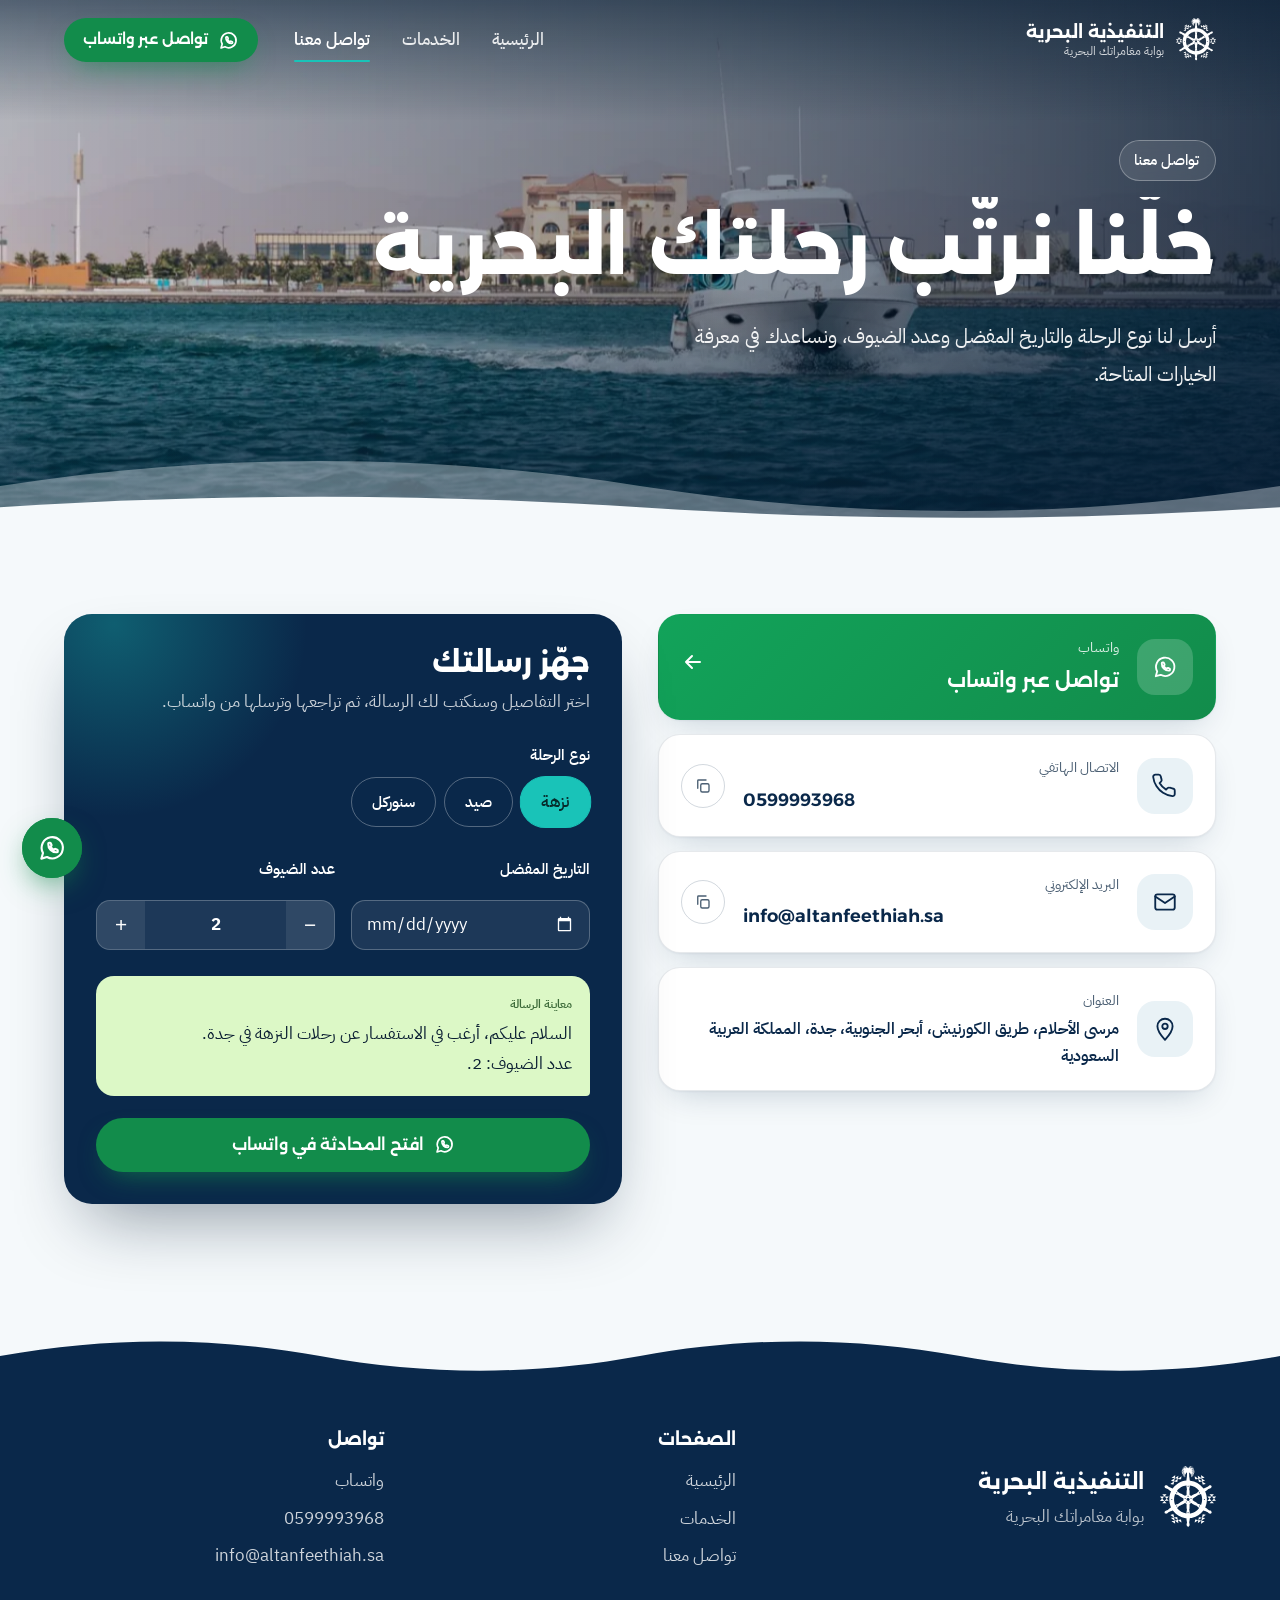
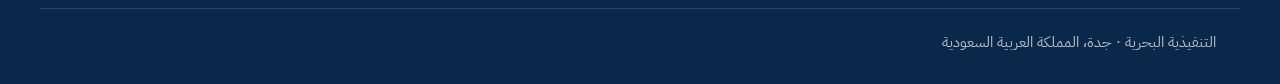
==== commit 63afa5b1: "Add share preview image, canonical URLs and cross-site links" ====
--- a/contact.html
+++ b/contact.html
@@ -11,7 +11,14 @@
   <meta property="og:site_name" content="التنفيذية البحرية">
   <meta property="og:title" content="تواصل معنا | التنفيذية البحرية">
   <meta property="og:description" content="تواصل مع التنفيذية البحرية في جدة عبر واتساب أو الهاتف أو البريد الإلكتروني للاستفسار عن الرحلات.">
+  <meta property="og:url" content="https://marine-trips-site.pages.dev/contact">
+  <meta property="og:image" content="https://marine-trips-site.pages.dev/assets/images/og-image.jpg">
+  <meta property="og:image:width" content="1200">
+  <meta property="og:image:height" content="630">
+  <meta property="og:image:alt" content="التنفيذية البحرية: رحلات بحرية في جدة">
   <meta name="twitter:card" content="summary_large_image">
+  <meta name="twitter:image" content="https://marine-trips-site.pages.dev/assets/images/og-image.jpg">
+  <link rel="canonical" href="https://marine-trips-site.pages.dev/contact">
   <script>document.documentElement.classList.replace('no-js', 'js');</script>
   <link rel="icon" href="./assets/images/logo.svg" type="image/svg+xml">
   <link rel="preconnect" href="https://fonts.googleapis.com">
@@ -23,6 +30,9 @@
     "@context": "https://schema.org",
     "@type": "TravelAgency",
     "name": "التنفيذية البحرية",
+    "url": "https://marine-trips-site.pages.dev/",
+    "image": "https://marine-trips-site.pages.dev/assets/images/og-image.jpg",
+    "logo": "https://marine-trips-site.pages.dev/assets/images/logo.svg",
     "slogan": "بوابة مغامراتك البحرية",
     "telephone": "+966599993968",
     "email": "info@altanfeethiah.sa",
